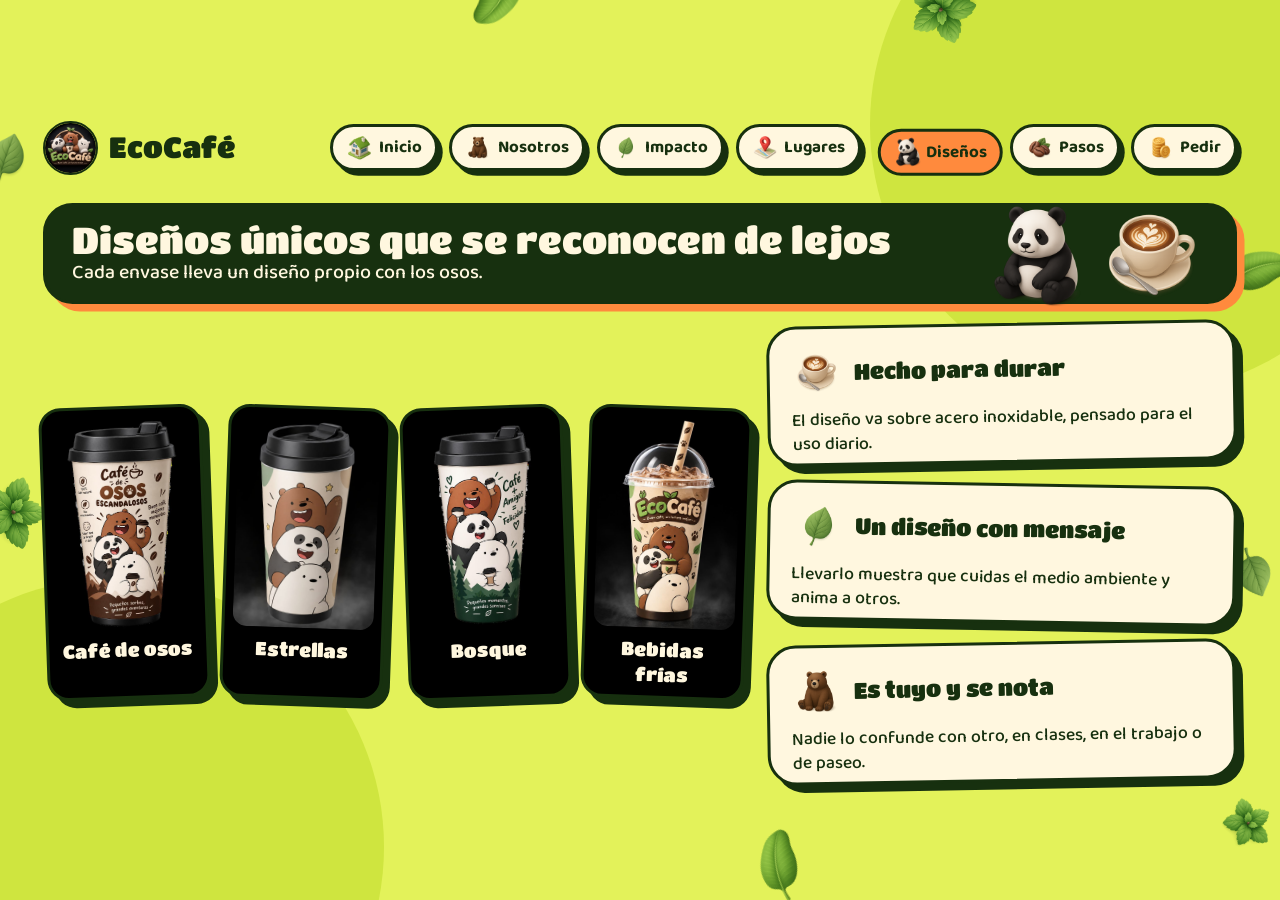
==== paginas/disenos.html @ afcde500 "Página web de EcoCafé" ====
<!DOCTYPE html>
<html lang="es">
<head>
  <meta charset="utf-8">
  <meta name="viewport" content="width=device-width, initial-scale=1">
  <title>Diseños | EcoCafé</title>
  <meta name="description" content="EcoCafé: envase de acero inoxidable con diseño único para tomar tus bebidas sin generar basura. Envase S/ 15, café S/ 6 con tu envase.">
  <link rel="icon" href="../imagenes/logo.jpg">
  <link rel="preconnect" href="https://fonts.googleapis.com">
  <link rel="preconnect" href="https://fonts.gstatic.com" crossorigin>
  <link rel="stylesheet" href="https://fonts.googleapis.com/css2?family=Baloo+2:wght@500;700;800&family=Titan+One&display=swap">
  <link rel="stylesheet" href="../estilos/base.css">
  <link rel="stylesheet" href="../estilos/menu.css">
  <link rel="stylesheet" href="../estilos/piezas.css">
  <link rel="stylesheet" href="../estilos/inicio.css">
  <link rel="stylesheet" href="../estilos/paginas.css">
  <link rel="stylesheet" href="../estilos/adaptacion.css">
</head>
<body>
  <div class="fondo" aria-hidden="true"></div>

  <div class="lienzo">
    <header class="menu">
      <div class="marca"><img src="../imagenes/logo.jpg" alt="">EcoCafé</div>
      <nav aria-label="Páginas">
        <a href="../index.html"><img src="../imagenes/emoticones/casa.png" alt="">Inicio</a>
        <a href="nosotros.html"><img src="../imagenes/emoticones/oso.png" alt="">Nosotros</a>
        <a href="impacto.html"><img src="../imagenes/emoticones/hoja.png" alt="">Impacto</a>
        <a href="lugares.html"><img src="../imagenes/emoticones/mapa.png" alt="">Lugares</a>
        <a href="disenos.html" aria-current="page"><img src="../imagenes/emoticones/panda.png" alt="">Diseños</a>
        <a href="pasos.html"><img src="../imagenes/emoticones/granos.png" alt="">Pasos</a>
        <a href="pedir.html"><img src="../imagenes/emoticones/monedas.png" alt="">Pedir</a>
      </nav>
    </header>

    <main>
      <section class="pagina" id="disenos">
        <div class="banner">
          <h2>Diseños únicos que se reconocen de lejos</h2>
          <p>Cada envase lleva un diseño propio con los osos.</p>
          <div class="emoticones"><img src="../imagenes/emoticones/panda.png" alt=""><img src="../imagenes/emoticones/taza.png" alt=""></div>
        </div>
        <div class="cols" style="--c:1.5fr 1fr">
          <div class="disenos">
            <figure><img src="../imagenes/vaso-cafe.jpg" alt="Envase EcoCafé con diseño café"><figcaption>Café de osos</figcaption></figure>
            <figure><img src="../imagenes/vaso-estrellas.jpg" alt="Envase EcoCafé con diseño de estrellas"><figcaption>Estrellas</figcaption></figure>
            <figure><img src="../imagenes/vaso-bosque.jpg" alt="Envase EcoCafé con diseño de bosque"><figcaption>Bosque</figcaption></figure>
            <figure><img src="../imagenes/vaso-frio.jpg" alt="Vaso EcoCafé para bebidas frías"><figcaption>Bebidas frías</figcaption></figure>
          </div>
          <div class="cols inclinadas" style="--c:1fr;align-content:center">
            <div class="caja pila"><div class="fila-emo"><img class="emo" src="../imagenes/emoticones/taza.png" alt=""><h3>Hecho para durar</h3></div><p class="chico">El diseño va sobre acero inoxidable, pensado para el uso diario.</p></div>
            <div class="caja pila"><div class="fila-emo"><img class="emo" src="../imagenes/emoticones/hoja.png" alt=""><h3>Un diseño con mensaje</h3></div><p class="chico">Llevarlo muestra que cuidas el medio ambiente y anima a otros.</p></div>
            <div class="caja pila"><div class="fila-emo"><img class="emo" src="../imagenes/emoticones/oso.png" alt=""><h3>Es tuyo y se nota</h3></div><p class="chico">Nadie lo confunde con otro, en clases, en el trabajo o de paseo.</p></div>
          </div>
        </div>
      </section>
    </main>
  </div>

  <script src="../programas/animaciones.js"></script>
  <script src="../programas/pestanas.js"></script>
  <script src="../programas/teclado.js"></script>
  <script src="../programas/fondo.js"></script>
</body>
</html>
---- estilos/base.css ----
/* Cada página ocupa una pantalla 16:9 que se agranda o achica completa, sin scroll.
   Todo se mide en "em" para que escale junto con el tamaño de letra del body. */
:root {
  --fondo: #e3f25a;
  --mancha: #cfe53f;
  --tinta: #17300f;
  --crema: #fff7df;
  --naranja: #ff8a3d;
  --negro-foto: #000;
  --titulos: "Titan One", system-ui, sans-serif;
  --texto: "Baloo 2", system-ui, sans-serif;
  --radio: 1.5em;
  --borde: .19em solid var(--tinta);
  --sombra: .38em .38em 0 var(--tinta);
  --salida: cubic-bezier(0.23, 1, 0.32, 1);
  --vaiven: cubic-bezier(0.77, 0, 0.175, 1);
}

* { box-sizing: border-box; }
[hidden] { display: none !important; }

html, body { height: 100%; margin: 0; }
body {
  font-family: var(--texto);
  font-weight: 500;
  font-size: min(1.5385vw, 2.735vh);
  line-height: 1.36;
  color: var(--tinta);
  background: var(--fondo);
  display: grid;
  place-items: center;
  overflow: hidden;
}
h1, h2, h3, p, ul, figure { margin: 0; }
ul { padding-left: 1.1em; display: flex; flex-direction: column; gap: .2em; }
button { font: inherit; color: inherit; cursor: pointer; }
button:focus-visible, a:focus-visible { outline: .19em solid var(--tinta); outline-offset: .15em; }
h1, h2, h3, .num, .marca, .fono, figcaption, .pestanas button, .acceso b, .lugares button { font-family: var(--titulos); font-weight: 400; }
h3 { font-size: 1.14em; line-height: 1.15; }
.chico { font-size: .9em; }

/* fondo: manchas redondas y hojas que se mecen */
.fondo { position: fixed; inset: 0; z-index: -1; overflow: hidden; pointer-events: none; }
.fondo::before, .fondo::after { content: ""; position: absolute; border-radius: 50%; background: var(--mancha); width: 42vw; aspect-ratio: 1; }
.fondo::before { top: -16vh; right: -10vw; }
.fondo::after { bottom: -24vh; left: -12vw; }
.fondo img { position: absolute; height: auto; rotate: var(--giro); animation: mecer var(--tiempo) var(--vaiven) infinite alternate; }

@keyframes mecer { to { transform: rotate(18deg) translateY(-.7em); } }
@keyframes flotar { to { transform: translateY(-.5em); } }
@keyframes menear { to { transform: rotate(-16deg); } }

/* lienzo */
.lienzo { width: 65em; height: 36.5em; padding: 1.2em 2.2em 1.4em; display: grid; grid-template-rows: auto minmax(0, 1fr); gap: 1.1em; }
main { display: grid; grid-template-rows: minmax(0, 1fr); min-height: 0; }
---- estilos/menu.css ----
/* menú */
.menu { display: flex; align-items: center; justify-content: space-between; gap: 1em; height: 3.4em; }
.marca { font-size: 1.45em; display: flex; align-items: center; gap: .4em; }
.marca img { width: 1.9em; height: 1.9em; border-radius: 50%; object-fit: cover; background: var(--negro-foto); border: .1em solid var(--tinta); }
.menu nav { display: flex; gap: .6em; }
.menu nav a, a.acceso { color: inherit; text-decoration: none; }
.menu nav a { font-size: .86em; font-weight: 700; white-space: nowrap; display: inline-flex; align-items: center; gap: .35em; background: var(--crema); border: var(--borde); border-radius: 999px; box-shadow: .28em .28em 0 var(--tinta); padding: .4em .75em; transition: transform 140ms var(--salida), box-shadow 140ms var(--salida); }
.menu nav a[aria-current] { background: var(--naranja); box-shadow: 0 0 0 var(--tinta); transform: translate(.28em, .28em); }
.menu nav img { width: 1.6em; height: 1.6em; transition: transform 180ms var(--salida); }
.menu nav a[aria-current] img { transform: scale(1.2) rotate(-8deg); }
---- estilos/piezas.css ----
/* piezas comunes */
.pagina { display: grid; grid-template-rows: auto minmax(0, 1fr); gap: 1em; min-height: 0; }
.pagina.inicio { grid-template-rows: minmax(0, 1fr) auto; }
.cols { --filas: none; display: grid; grid-template-columns: var(--c); grid-template-rows: var(--filas); gap: 1em; min-height: 0; }
.pagina > *, .cols > * { min-width: 0; min-height: 0; }
.caja { background: var(--crema); border: var(--borde); border-radius: var(--radio); box-shadow: var(--sombra); padding: .9em 1.1em; }
.caja.naranja { background: var(--naranja); }
.caja.oscura { background: var(--tinta); color: var(--crema); }
.pila { display: flex; flex-direction: column; gap: .5em; }
.centro { justify-content: center; }
.fila-emo { display: flex; align-items: center; gap: .6em; }
.emo { width: 2.6em; height: 2.6em; object-fit: contain; flex: none; }
.num { line-height: 1; font-variant-numeric: tabular-nums; }
.numero-paso { width: 2.4em; height: 2.4em; border-radius: 50%; background: var(--tinta); color: var(--crema); display: grid; place-items: center; flex: none; font-family: var(--titulos); font-size: 1.1em; }
.inclinadas > :nth-child(odd) { rotate: -1deg; }
.inclinadas > :nth-child(even) { rotate: 1deg; }

.btn { display: inline-block; padding: .6em 1.3em; border-radius: 999px; font-weight: 800; border: var(--borde); background: var(--naranja); color: var(--tinta); text-decoration: none; transition: transform 140ms var(--salida); }
.btn.principal { background: var(--tinta); color: var(--crema); }
.btn:active { transform: scale(.97); }
.botones, .etiquetas { display: flex; gap: .6em; flex-wrap: wrap; }
.etiquetas span { background: var(--fondo); border: .16em solid var(--tinta); padding: .25em .8em; border-radius: 999px; font-weight: 700; font-size: .8em; }

/* banner de cada página interna */
.banner { position: relative; background: var(--tinta); color: var(--crema); border: var(--borde); border-radius: var(--radio); box-shadow: .38em .38em 0 var(--naranja); padding: .7em 13em .7em 1.3em; }
.banner h2 { font-size: 1.9em; line-height: 1.08; }
.banner .emoticones { position: absolute; right: 1.2em; bottom: -.6em; display: flex; align-items: flex-end; gap: .1em; }
.banner .emoticones img { height: 5.8em; width: auto; animation: flotar 3.4s var(--vaiven) infinite alternate; }
.banner .emoticones img:nth-child(2) { animation-delay: -1.1s; }
.banner .emoticones img:nth-child(3) { animation-delay: -2.2s; }

/* pestañas y botones que cambian el contenido */
.pestanas { display: flex; gap: .6em; flex-wrap: wrap; }
.pestanas button { background: var(--crema); border: var(--borde); border-radius: 999px; padding: .35em 1.1em; transition: transform 140ms var(--salida); }
.pestanas button[aria-selected="true"] { background: var(--tinta); color: var(--crema); }
.pestanas.vertical { flex-direction: column; flex-wrap: nowrap; }
.pestanas.vertical button { text-align: left; border-radius: var(--radio); padding: .55em 1em; }
.lugares { display: grid; grid-template-columns: repeat(5, 1fr); gap: 1em; }
.lugares button { background: var(--crema); border: var(--borde); border-radius: var(--radio); box-shadow: var(--sombra); padding: .7em .5em; display: flex; flex-direction: column; align-items: center; gap: .4em; transition: transform 140ms var(--salida), box-shadow 140ms var(--salida); }
.lugares button[aria-selected="true"] { background: var(--naranja); box-shadow: 0 0 0 var(--tinta); transform: translate(.38em, .38em); }
.lugares .emo { width: 2.9em; height: 2.9em; }
.detalle h2 { font-size: 2em; line-height: 1.1; }
.detalle p { font-size: 1.15em; }
.bebidas { display: grid; grid-template-columns: repeat(3, 1fr); gap: .5em; }
.bebidas span { display: flex; align-items: center; gap: .4em; background: var(--crema); border: .16em solid var(--tinta); border-radius: 1em; padding: .25em .5em; font-weight: 800; font-size: .88em; line-height: 1.1; min-width: 0; }
.bebidas .emo { width: 2.1em; height: 2.1em; }
---- estilos/inicio.css ----
/* inicio */
.portada { position: relative; padding: 1.3em 1.6em; }
.portada-texto { display: flex; flex-direction: column; gap: .9em; justify-content: center; align-items: flex-start; }
.portada h1 { font-size: 2.9em; line-height: 1.03; text-wrap: balance; }
.portada-fotos { display: flex; flex-direction: column; align-items: center; justify-content: center; }
.logo-portada { width: 14em; aspect-ratio: 3/2; object-fit: cover; border-radius: 1.2em; border: var(--borde); background: var(--negro-foto); }
.vasos { display: flex; justify-content: center; gap: 1em; margin-top: -1em; }
.vasos div { background: var(--negro-foto); border: var(--borde); border-radius: 1em; padding: .3em; width: 7em; animation: flotar 3.6s var(--vaiven) infinite alternate; }
.vasos div:nth-child(1) { rotate: -6deg; }
.vasos div:nth-child(2) { animation-delay: -1.2s; }
.vasos div:nth-child(3) { rotate: 6deg; animation-delay: -2.4s; }
.vasos img, .disenos img, .foto-pedido img { width: 100%; aspect-ratio: 2/3; object-fit: cover; border-radius: .7em; display: block; }
.sello { position: absolute; top: -.9em; right: -.5em; z-index: 1; width: 6.2em; height: 6.2em; border-radius: 50%; background: var(--naranja); border: var(--borde); display: grid; place-content: center; text-align: center; line-height: 1.05; rotate: 10deg; animation: menear 2.6s var(--vaiven) infinite alternate; font-weight: 800; font-size: .85em; }
.sello b { font-family: var(--titulos); font-weight: 400; font-size: 1.9em; display: block; }
.adorno { position: absolute; z-index: 1; width: 4.6em; height: auto; pointer-events: none; }
.adorno.hoja { left: -1.6em; top: -1.8em; rotate: -25deg; }
.adorno.taza { right: -1.2em; bottom: -1.4em; animation: flotar 3.8s var(--vaiven) infinite alternate; }
.acceso { display: flex; align-items: center; gap: .7em; padding: .7em .9em; text-align: left; transition: transform 180ms var(--salida); }
.acceso span { display: flex; flex-direction: column; line-height: 1.2; min-width: 0; }
.acceso b { font-size: 1.1em; }
.acceso small { font-size: .78em; }
---- estilos/paginas.css ----
/* impacto, diseños y pedido */
.gran-numero { font-size: 5.4em; color: var(--naranja); }
.numero-medio { font-size: 2.6em; }
.disenos { display: grid; grid-template-columns: repeat(4, 1fr); gap: .9em; align-content: center; }
.disenos figure { background: var(--negro-foto); border: var(--borde); border-radius: 1.1em; padding: .4em .4em 0; box-shadow: var(--sombra); transition: transform 180ms var(--salida); }
.disenos figure:nth-child(odd) { rotate: -2deg; }
.disenos figure:nth-child(even) { rotate: 2deg; }
.disenos figcaption { font-size: .95em; text-align: center; padding: .45em .2em; color: var(--crema); }
.respuesta h2 { font-size: 1.5em; line-height: 1.15; }
.respuesta p { font-size: 1.1em; }
.precio .num { font-size: 3.6em; }
.pedido { padding: 1.4em 1.6em; }
.pedido h2 { font-size: 2.2em; line-height: 1.05; }
.fono { font-size: 2.8em; line-height: 1.1; user-select: all; }
.foto-pedido { background: var(--negro-foto); border: var(--borde); border-radius: 1em; padding: .3em; width: 9.5em; rotate: 5deg; justify-self: center; align-self: center; animation: flotar 4s var(--vaiven) infinite alternate; }
.logo-grande { width: 100%; aspect-ratio: 3/2; object-fit: cover; border-radius: var(--radio); border: var(--borde); box-shadow: var(--sombra); background: var(--negro-foto); display: block; }
---- estilos/adaptacion.css ----
@media (hover: hover) and (pointer: fine) {
  .btn:hover, .pestanas button:hover { transform: translateY(-.12em); }
  .acceso:hover, .disenos figure:hover { transform: translateY(-.3em); }
  .menu nav a:hover img { transform: scale(1.2) rotate(-8deg); }
}

/* En celular la pantalla deja de ser fija: las piezas se apilan y se baja con el dedo. */
/* También se usa en tabletas en vertical y en celulares echados, donde la pantalla fija quedaría con letra muy chica. */
@media (max-width: 700px), (max-width: 1100px) and (orientation: portrait), (max-height: 500px) {
  body { font-size: clamp(15px, 2.4vw, 19px); display: block; overflow: auto; }
  .lienzo { width: auto; max-width: 46em; height: auto; margin-inline: auto; padding: 1em 1em 2em; }
  main, .pagina, .pagina.inicio, .cols { grid-template-columns: 1fr; grid-template-rows: none; }
  .vasos { gap: .5em; }
  .vasos div { width: 30%; }
  .logo-portada { width: min(14em, 100%); }
  .menu { height: auto; flex-wrap: wrap; }
  .menu nav { flex-wrap: wrap; }
  .lugares, .disenos, .bebidas { grid-template-columns: repeat(2, 1fr); }
  .portada h1 { font-size: 2em; max-width: calc(100% - 2.4em); }
  .banner { padding-right: 1.3em; }
  .banner h2 { font-size: 1.5em; }
  .banner .emoticones, .adorno { display: none; }
  .fondo img { width: min(16vw, 90px) !important; }
}

@media (prefers-reduced-motion: reduce) {
  *, *::before, *::after { animation: none !important; transition: none !important; }
}
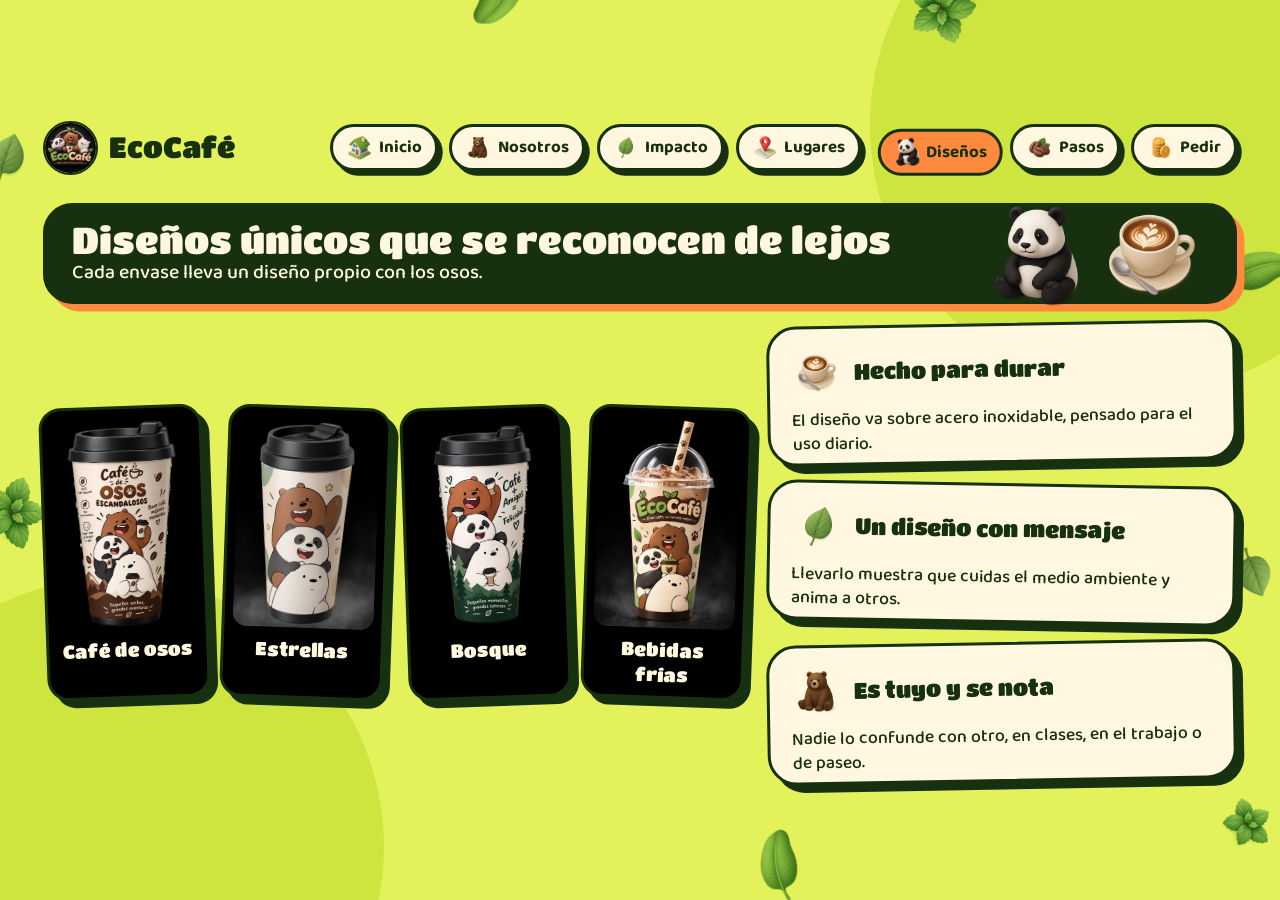
==== commit 137aede2: "Puente para manejar la página desde Conexiones" ====
--- a/paginas/disenos.html
+++ b/paginas/disenos.html
@@ -61,5 +61,6 @@
   <script src="../programas/pestanas.js"></script>
   <script src="../programas/teclado.js"></script>
   <script src="../programas/fondo.js"></script>
+  <script src="../programas/puente-conexiones.js" defer></script>
 </body>
 </html>
--- a/estilos/base.css
+++ b/estilos/base.css
@@ -50,6 +50,12 @@
 @keyframes flotar { to { transform: translateY(-.5em); } }
 @keyframes menear { to { transform: rotate(-16deg); } }
 
+/* Al pasar de una página a otra, el contenido se funde con el anterior en vez de aparecer de golpe.
+   El menú se queda quieto en su sitio. */
+@view-transition { navigation: auto; }
+.menu { view-transition-name: menu; }
+::view-transition-old(root), ::view-transition-new(root) { animation-duration: 200ms; }
+
 /* lienzo */
 .lienzo { width: 65em; height: 36.5em; padding: 1.2em 2.2em 1.4em; display: grid; grid-template-rows: auto minmax(0, 1fr); gap: 1.1em; }
 main { display: grid; grid-template-rows: minmax(0, 1fr); min-height: 0; }
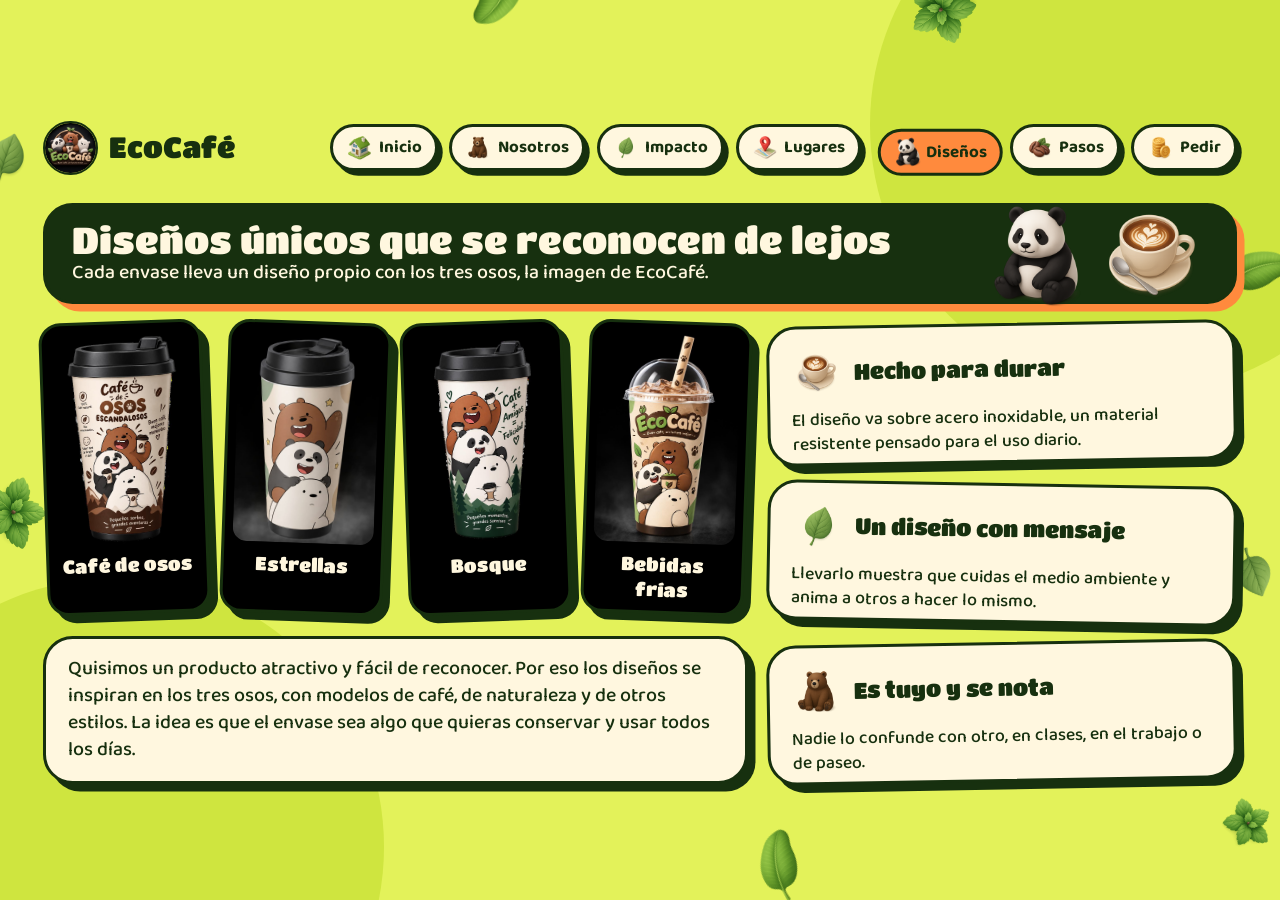
==== commit 96f3ae11: "Amplía los textos para exponer y deja los precios solo en Pedir" ====
--- a/paginas/disenos.html
+++ b/paginas/disenos.html
@@ -4,7 +4,7 @@
   <meta charset="utf-8">
   <meta name="viewport" content="width=device-width, initial-scale=1">
   <title>Diseños | EcoCafé</title>
-  <meta name="description" content="EcoCafé: envase de acero inoxidable con diseño único para tomar tus bebidas sin generar basura. Envase S/ 15, café S/ 6 con tu envase.">
+  <meta name="description" content="EcoCafé: envase de acero inoxidable con diseño único para tomar tus bebidas sin generar basura.">
   <link rel="icon" href="../imagenes/logo.jpg">
   <link rel="preconnect" href="https://fonts.googleapis.com">
   <link rel="preconnect" href="https://fonts.gstatic.com" crossorigin>
@@ -37,19 +37,22 @@
       <section class="pagina" id="disenos">
         <div class="banner">
           <h2>Diseños únicos que se reconocen de lejos</h2>
-          <p>Cada envase lleva un diseño propio con los osos.</p>
+          <p>Cada envase lleva un diseño propio con los tres osos, la imagen de EcoCafé.</p>
           <div class="emoticones"><img src="../imagenes/emoticones/panda.png" alt=""><img src="../imagenes/emoticones/taza.png" alt=""></div>
         </div>
         <div class="cols" style="--c:1.5fr 1fr">
-          <div class="disenos">
-            <figure><img src="../imagenes/vaso-cafe.jpg" alt="Envase EcoCafé con diseño café"><figcaption>Café de osos</figcaption></figure>
-            <figure><img src="../imagenes/vaso-estrellas.jpg" alt="Envase EcoCafé con diseño de estrellas"><figcaption>Estrellas</figcaption></figure>
-            <figure><img src="../imagenes/vaso-bosque.jpg" alt="Envase EcoCafé con diseño de bosque"><figcaption>Bosque</figcaption></figure>
-            <figure><img src="../imagenes/vaso-frio.jpg" alt="Vaso EcoCafé para bebidas frías"><figcaption>Bebidas frías</figcaption></figure>
+          <div class="pila centro" style="gap:1.1em">
+            <div class="disenos">
+              <figure><img src="../imagenes/vaso-cafe.jpg" alt="Envase EcoCafé con diseño café"><figcaption>Café de osos</figcaption></figure>
+              <figure><img src="../imagenes/vaso-estrellas.jpg" alt="Envase EcoCafé con diseño de estrellas"><figcaption>Estrellas</figcaption></figure>
+              <figure><img src="../imagenes/vaso-bosque.jpg" alt="Envase EcoCafé con diseño de bosque"><figcaption>Bosque</figcaption></figure>
+              <figure><img src="../imagenes/vaso-frio.jpg" alt="Vaso EcoCafé para bebidas frías"><figcaption>Bebidas frías</figcaption></figure>
+            </div>
+            <div class="caja"><p>Quisimos un producto atractivo y fácil de reconocer. Por eso los diseños se inspiran en los tres osos, con modelos de café, de naturaleza y de otros estilos. La idea es que el envase sea algo que quieras conservar y usar todos los días.</p></div>
           </div>
           <div class="cols inclinadas" style="--c:1fr;align-content:center">
-            <div class="caja pila"><div class="fila-emo"><img class="emo" src="../imagenes/emoticones/taza.png" alt=""><h3>Hecho para durar</h3></div><p class="chico">El diseño va sobre acero inoxidable, pensado para el uso diario.</p></div>
-            <div class="caja pila"><div class="fila-emo"><img class="emo" src="../imagenes/emoticones/hoja.png" alt=""><h3>Un diseño con mensaje</h3></div><p class="chico">Llevarlo muestra que cuidas el medio ambiente y anima a otros.</p></div>
+            <div class="caja pila"><div class="fila-emo"><img class="emo" src="../imagenes/emoticones/taza.png" alt=""><h3>Hecho para durar</h3></div><p class="chico">El diseño va sobre acero inoxidable, un material resistente pensado para el uso diario.</p></div>
+            <div class="caja pila"><div class="fila-emo"><img class="emo" src="../imagenes/emoticones/hoja.png" alt=""><h3>Un diseño con mensaje</h3></div><p class="chico">Llevarlo muestra que cuidas el medio ambiente y anima a otros a hacer lo mismo.</p></div>
             <div class="caja pila"><div class="fila-emo"><img class="emo" src="../imagenes/emoticones/oso.png" alt=""><h3>Es tuyo y se nota</h3></div><p class="chico">Nadie lo confunde con otro, en clases, en el trabajo o de paseo.</p></div>
           </div>
         </div>
--- a/estilos/piezas.css
+++ b/estilos/piezas.css
@@ -10,6 +10,7 @@
 .centro { justify-content: center; }
 .fila-emo { display: flex; align-items: center; gap: .6em; }
 .emo { width: 2.6em; height: 2.6em; object-fit: contain; flex: none; }
+.emo.chica { width: 1.9em; height: 1.9em; }
 .num { line-height: 1; font-variant-numeric: tabular-nums; }
 .numero-paso { width: 2.4em; height: 2.4em; border-radius: 50%; background: var(--tinta); color: var(--crema); display: grid; place-items: center; flex: none; font-family: var(--titulos); font-size: 1.1em; }
 .inclinadas > :nth-child(odd) { rotate: -1deg; }
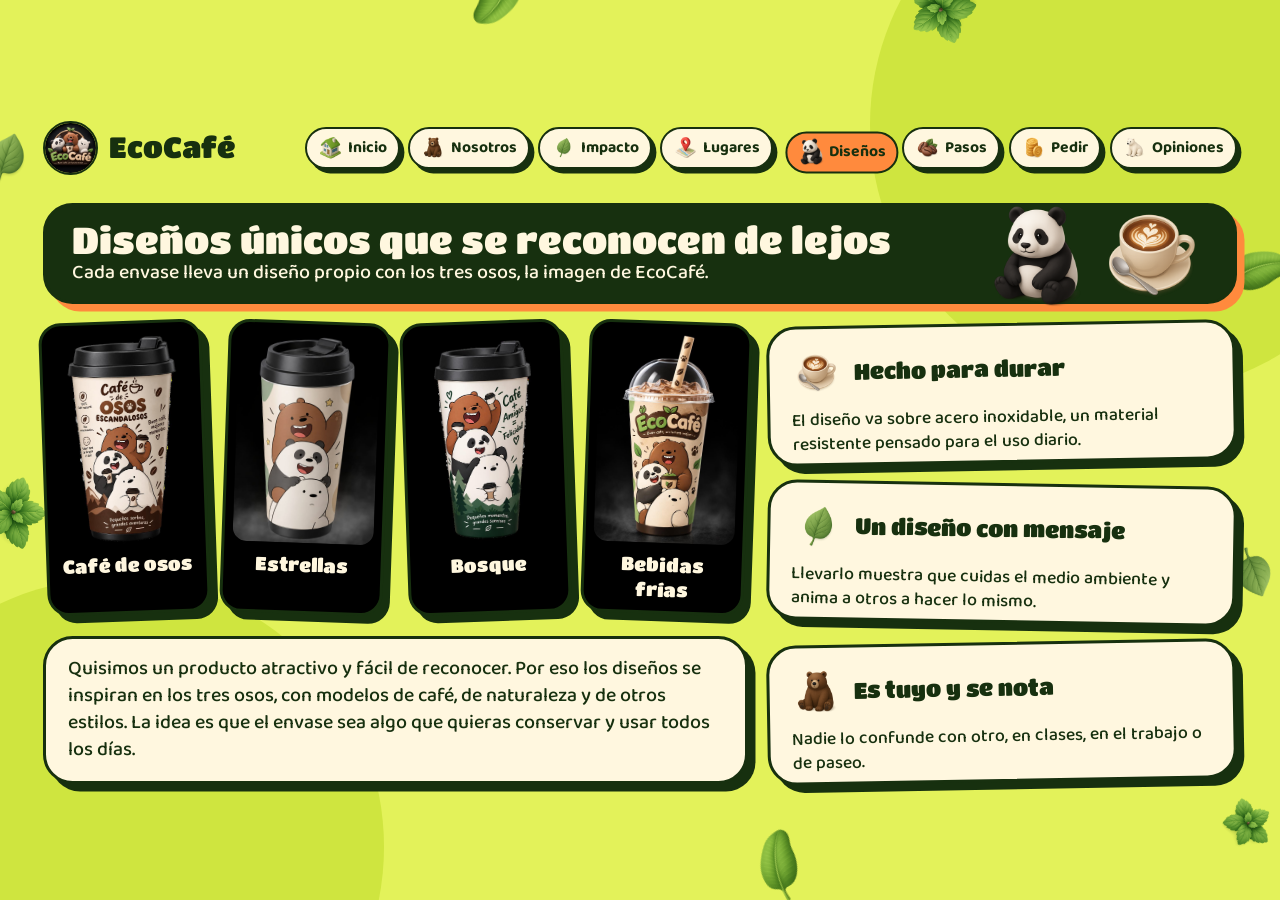
==== commit 24ea289d: "Agrega la página de opiniones con estrellas y foto de perfil" ====
--- a/paginas/disenos.html
+++ b/paginas/disenos.html
@@ -30,6 +30,7 @@
         <a href="disenos.html" aria-current="page"><img src="../imagenes/emoticones/panda.png" alt="">Diseños</a>
         <a href="pasos.html"><img src="../imagenes/emoticones/granos.png" alt="">Pasos</a>
         <a href="pedir.html"><img src="../imagenes/emoticones/monedas.png" alt="">Pedir</a>
+        <a href="opiniones.html"><img src="../imagenes/emoticones/oso-polar.png" alt="">Opiniones</a>
       </nav>
     </header>
 
--- a/estilos/menu.css
+++ b/estilos/menu.css
@@ -2,9 +2,9 @@
 .menu { display: flex; align-items: center; justify-content: space-between; gap: 1em; height: 3.4em; }
 .marca { font-size: 1.45em; display: flex; align-items: center; gap: .4em; }
 .marca img { width: 1.9em; height: 1.9em; border-radius: 50%; object-fit: cover; background: var(--negro-foto); border: .1em solid var(--tinta); }
-.menu nav { display: flex; gap: .6em; }
+.menu nav { display: flex; gap: .45em; }
 .menu nav a, a.acceso { color: inherit; text-decoration: none; }
-.menu nav a { font-size: .86em; font-weight: 700; white-space: nowrap; display: inline-flex; align-items: center; gap: .35em; background: var(--crema); border: var(--borde); border-radius: 999px; box-shadow: .28em .28em 0 var(--tinta); padding: .4em .75em; transition: transform 140ms var(--salida), box-shadow 140ms var(--salida); }
+.menu nav a { font-size: .8em; font-weight: 700; white-space: nowrap; display: inline-flex; align-items: center; gap: .35em; background: var(--crema); border: var(--borde); border-radius: 999px; box-shadow: .28em .28em 0 var(--tinta); padding: .4em .65em; transition: transform 140ms var(--salida), box-shadow 140ms var(--salida); }
 .menu nav a[aria-current] { background: var(--naranja); box-shadow: 0 0 0 var(--tinta); transform: translate(.28em, .28em); }
 .menu nav img { width: 1.6em; height: 1.6em; transition: transform 180ms var(--salida); }
 .menu nav a[aria-current] img { transform: scale(1.2) rotate(-8deg); }
--- a/estilos/inicio.css
+++ b/estilos/inicio.css
@@ -3,13 +3,16 @@
 .portada-texto { display: flex; flex-direction: column; gap: .9em; justify-content: center; align-items: flex-start; }
 .portada h1 { font-size: 2.9em; line-height: 1.03; text-wrap: balance; }
 .portada-fotos { display: flex; flex-direction: column; align-items: center; justify-content: center; }
-.logo-portada { width: 14em; aspect-ratio: 3/2; object-fit: cover; border-radius: 1.2em; border: var(--borde); background: var(--negro-foto); }
-.vasos { display: flex; justify-content: center; gap: 1em; margin-top: -1em; }
+.logo-portada { position: relative; width: 14em; }
+.logo-portada video { width: 100%; aspect-ratio: 3/2; object-fit: cover; border-radius: 1.2em; border: var(--borde); background: var(--negro-foto); display: block; }
+/* mancha oscura que tapa la marca de agua de la esquina del video */
+.parche { position: absolute; top: .19em; right: .19em; width: 27%; height: 16%; border-top-right-radius: 1.2em; background: radial-gradient(ellipse 60% 55% at 62% 45%, #0e0e0e 80%, transparent); pointer-events: none; }
+.vasos { display: flex; justify-content: center; align-items: flex-end; gap: 1em; margin-top: -1em; }
 .vasos div { background: var(--negro-foto); border: var(--borde); border-radius: 1em; padding: .3em; width: 7em; animation: flotar 3.6s var(--vaiven) infinite alternate; }
 .vasos div:nth-child(1) { rotate: -6deg; }
-.vasos div:nth-child(2) { animation-delay: -1.2s; }
+.vasos div:nth-child(2) { width: 8.6em; z-index: 1; animation-delay: -1.2s; }
 .vasos div:nth-child(3) { rotate: 6deg; animation-delay: -2.4s; }
-.vasos img, .disenos img, .foto-pedido img { width: 100%; aspect-ratio: 2/3; object-fit: cover; border-radius: .7em; display: block; }
+.vasos img, .vasos video, .disenos img, .foto-pedido img { width: 100%; aspect-ratio: 2/3; object-fit: cover; border-radius: .7em; display: block; }
 .sello { position: absolute; top: -.9em; right: -.5em; z-index: 1; width: 6.2em; height: 6.2em; border-radius: 50%; background: var(--naranja); border: var(--borde); display: grid; place-content: center; text-align: center; line-height: 1.05; rotate: 10deg; animation: menear 2.6s var(--vaiven) infinite alternate; font-weight: 800; font-size: .85em; }
 .sello b { font-family: var(--titulos); font-weight: 400; font-size: 1.9em; display: block; }
 .adorno { position: absolute; z-index: 1; width: 4.6em; height: auto; pointer-events: none; }
--- a/estilos/adaptacion.css
+++ b/estilos/adaptacion.css
@@ -7,20 +7,114 @@
 /* En celular la pantalla deja de ser fija: las piezas se apilan y se baja con el dedo. */
 /* También se usa en tabletas en vertical y en celulares echados, donde la pantalla fija quedaría con letra muy chica. */
 @media (max-width: 700px), (max-width: 1100px) and (orientation: portrait), (max-height: 500px) {
-  body { font-size: clamp(15px, 2.4vw, 19px); display: block; overflow: auto; }
-  .lienzo { width: auto; max-width: 46em; height: auto; margin-inline: auto; padding: 1em 1em 2em; }
-  main, .pagina, .pagina.inicio, .cols { grid-template-columns: 1fr; grid-template-rows: none; }
-  .vasos { gap: .5em; }
-  .vasos div { width: 30%; }
-  .logo-portada { width: min(14em, 100%); }
-  .menu { height: auto; flex-wrap: wrap; }
-  .menu nav { flex-wrap: wrap; }
-  .lugares, .disenos, .bebidas { grid-template-columns: repeat(2, 1fr); }
-  .portada h1 { font-size: 2em; max-width: calc(100% - 2.4em); }
-  .banner { padding-right: 1.3em; }
-  .banner h2 { font-size: 1.5em; }
-  .banner .emoticones, .adorno { display: none; }
+  body { font-size: clamp(15px, 2.4vw, 19px); display: block; overflow-x: hidden; overflow-y: auto; overscroll-behavior-x: none; }
+  .lienzo { width: auto; max-width: 46em; height: auto; margin-inline: auto; padding: .8em .9em 6em; gap: .8em; grid-template-columns: minmax(0, 1fr); }
+  main, .pagina, .pagina.inicio, .cols { grid-template-columns: minmax(0, 1fr); grid-template-rows: none; }
+  .pagina, .cols { gap: .8em; }
   .fondo img { width: min(16vw, 90px) !important; }
+  .adorno { display: none; }
+  .btn { padding: .8em 1.3em; }
+
+  /* el menú pasa a ser una barra fija abajo, con los ocho emoticones */
+  .menu { position: relative; z-index: 6; height: auto; justify-content: center; }
+  .menu nav { position: fixed; left: 0; right: 0; bottom: 0; display: grid; grid-template-columns: repeat(8, minmax(0, 1fr)); gap: 0; background: var(--tinta); padding: .4em max(.3em, env(safe-area-inset-right)) calc(.4em + env(safe-area-inset-bottom)) max(.3em, env(safe-area-inset-left)); border-radius: 1.2em 1.2em 0 0; }
+  .menu nav a { flex-direction: column; justify-content: center; gap: .15em; background: none; border: 0; box-shadow: none; color: var(--crema); font-size: .55em; padding: .5em 0 .4em; border-radius: 1.1em; min-width: 0; }
+  .menu nav img { width: 3.2em; height: 3.2em; }
+  .menu nav a[aria-current] { background: var(--naranja); color: var(--tinta); transform: none; }
+
+  /* portada: los dos videos arriba, lado a lado, y debajo el texto. Los accesos sobran porque la barra ya lleva a todas las páginas. */
+  .portada { padding: 1em 1em 1.2em; gap: .9em; }
+  .portada-fotos { order: -1; flex-direction: row; gap: .6em; }
+  .logo-portada { flex: 9 1 0; width: auto; min-width: 0; }
+  .vasos { flex: 4 1 0; min-width: 0; margin: 0; display: block; }
+  .vasos div, .vasos div:nth-child(2) { width: 100%; padding: .2em; animation: none; }
+  .vasos div:nth-child(odd), .portada .etiquetas, .pagina.inicio > .inclinadas { display: none; }
+  .portada h1 { font-size: 2em; }
+  .sello { font-size: .62em; top: -1.2em; right: -.6em; }
+  .botones { width: 100%; }
+  .botones .btn { flex: 1 1 0; text-align: center; padding: .85em .5em; }
+
+  .banner { padding: .7em 4.6em .7em 1.1em; }
+  .banner h2 { font-size: 1.4em; }
+  .banner p { font-size: .92em; }
+  .banner .emoticones { right: .5em; bottom: -.5em; }
+  .banner .emoticones img { height: 3.6em; }
+  .banner .emoticones img:nth-child(n+2) { display: none; }
+
+  /* nosotros: el logo ya se ve en la portada */
+  .logo-grande, #nosotros .etiquetas { display: none; }
+  #nosotros .cols .cols { grid-template-columns: 1fr 1fr; }
+
+  /* impacto: número a la izquierda y su texto al lado */
+  #impacto .grupo > .cols > .caja { display: grid; grid-template-columns: auto minmax(0, 1fr); column-gap: .8em; align-items: center; }
+  #impacto .caja.oscura .num { grid-row: span 2; }
+  .gran-numero { font-size: 3.2em; }
+  #impacto .numero-medio { font-size: 1.8em; }
+  #impacto [data-panel="ayuda"], #impacto [data-panel="comparacion"] { grid-template-columns: 1fr 1fr; }
+  #impacto [data-panel] .caja { padding: .7em .8em; }
+  #impacto [data-panel="ayuda"] .fila-emo { gap: .4em; }
+  #impacto [data-panel="ayuda"] .emo { width: 2em; height: 2em; }
+  #impacto [data-panel="ayuda"] h3 { font-size: 1em; }
+  .pestanas:not(.vertical) { display: grid; grid-template-columns: repeat(3, minmax(0, 1fr)); gap: .4em; }
+  .pestanas:not(.vertical) button { padding: 1em .2em; font-size: .82em; line-height: 1.1; }
+
+  /* lugares: tres arriba y dos abajo */
+  .lugares { grid-template-columns: repeat(6, 1fr); gap: .6em; }
+  .lugares button { grid-column: span 2; padding: .6em .2em; font-size: .88em; box-shadow: .28em .28em 0 var(--tinta); }
+  .lugares button:nth-child(n+4) { grid-column: span 3; }
+  .lugares button[aria-selected="true"] { transform: translate(.28em, .28em); }
+  .detalle h2 { font-size: 1.6em; }
+  .detalle p { font-size: 1.05em; }
+  .bebidas { grid-template-columns: repeat(2, 1fr); }
+
+  /* diseños: los cuatro envases enteros en dos filas bajas */
+  .disenos { grid-template-columns: 1fr 1fr; gap: .7em; }
+  .disenos img { aspect-ratio: auto; height: 9.5em; object-fit: contain; }
+
+  /* pasos: las preguntas en dos columnas */
+  .pestanas.vertical { display: grid; grid-template-columns: 1fr 1fr; gap: .5em; }
+  .pestanas.vertical button { padding: .6em .7em; font-size: .9em; line-height: 1.15; }
+  .respuesta h2 { font-size: 1.3em; }
+
+  /* pedir: los dos precios juntos y la foto al lado del teléfono */
+  #pedir .inclinadas { grid-template-columns: 1fr 1fr; }
+  .precio { padding: .8em; }
+  .precio h3 { font-size: 1em; }
+  .precio .num { font-size: 2.5em; }
+  .pedido { grid-template-columns: minmax(0, 1.7fr) minmax(0, .8fr); padding: 1.1em; }
+  .pedido h2 { font-size: 1.5em; }
+  .fono { font-size: 1.55em; white-space: nowrap; }
+  .pedido .btn { padding-inline: .9em; }
+  .foto-pedido { width: 100%; }
+
+  /* opiniones: la nota en dos columnas y las tarjetas una debajo de otra, con el rostro a la izquierda */
+  .nota { display: grid; grid-template-columns: auto minmax(0, 1fr); column-gap: .9em; row-gap: .3em; align-items: center; text-align: left; }
+  .nota .gran-numero { grid-row: span 2; }
+  .nota .estrellas.grandes { font-size: 1.6em; }
+  .nota .barras, .nota .btn { grid-column: 1 / -1; }
+  .nota .btn { text-align: center; }
+  .tarjetas { grid-template-columns: minmax(0, 1fr); gap: .7em; padding: 0; }
+  .tarjeta { display: grid; grid-template-columns: auto minmax(0, 1fr); column-gap: .8em; row-gap: .1em; text-align: left; align-items: center; padding: .7em .9em; rotate: none !important; }
+  .tarjeta .rostro { grid-row: span 2; width: 3.4em; height: 3.4em; }
+  .tarjeta p { grid-column: 1 / -1; }
+  .tarjeta h3 { grid-column: 2; }
+  .tarjeta .estrellas, .tarjeta .cuando { grid-column: 2; }
+  .tarjeta .rostro { grid-row: span 3; }
+  .pie-opiniones { flex-wrap: wrap; justify-content: center; }
+  .paso button { width: 2.9em; height: 2.9em; }
+  .cuadro-opinion { width: 100vw; padding: .6em; }
+  .cuadro-opinion form { rotate: none; padding: 1em; }
+  .rostros { gap: .4em; }
+  .pie-cuadro { flex-wrap: wrap; }
+}
+
+/* Celular echado: la barra se hace más baja y el contenido aprovecha el ancho en dos columnas. */
+@media (max-height: 500px) and (orientation: landscape) {
+  .lienzo { max-width: none; padding-bottom: 4.2em; }
+  .menu nav a { flex-direction: row; gap: .4em; font-size: .64em; padding: .6em 0; }
+  .menu nav img { width: 2em; height: 2em; }
+  .pagina > .cols { grid-template-columns: minmax(0, 1fr) minmax(0, 1fr); align-items: start; }
+  .portada-fotos { order: 0; }
 }
 
 @media (prefers-reduced-motion: reduce) {
